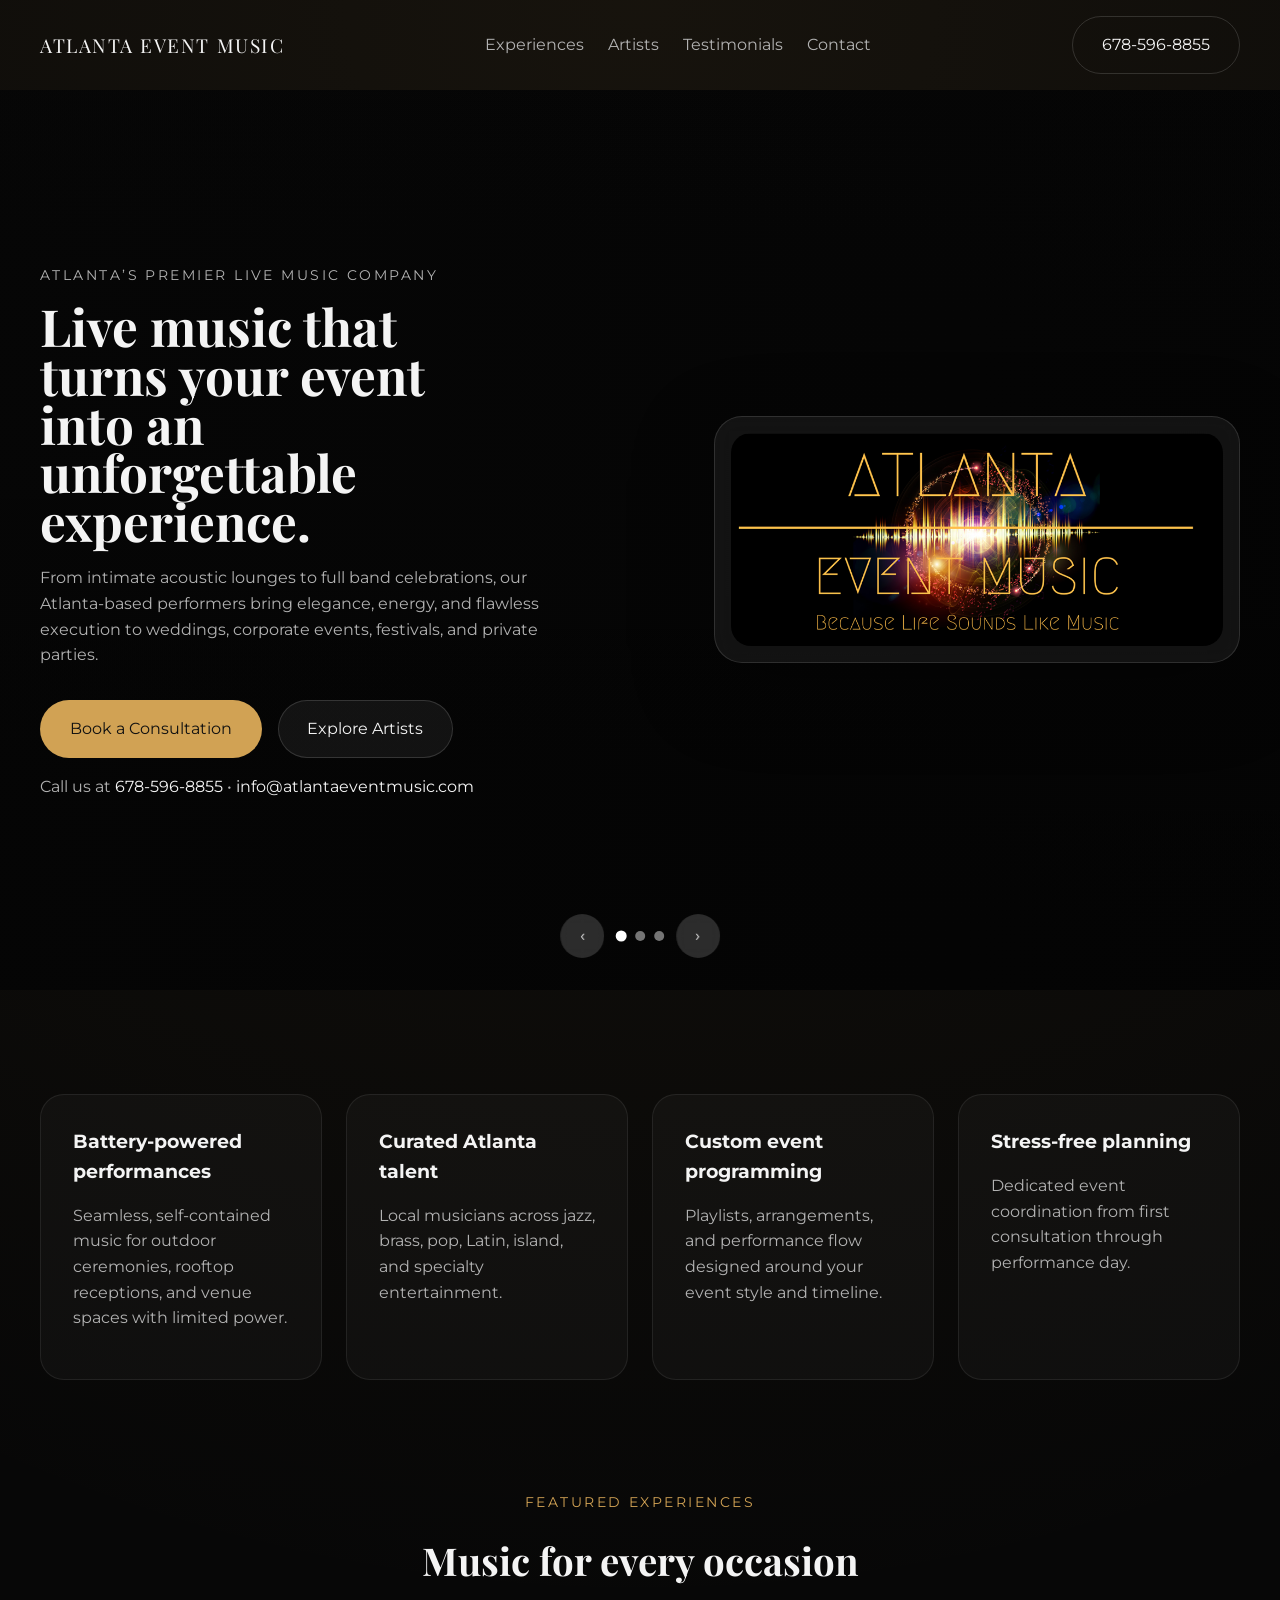
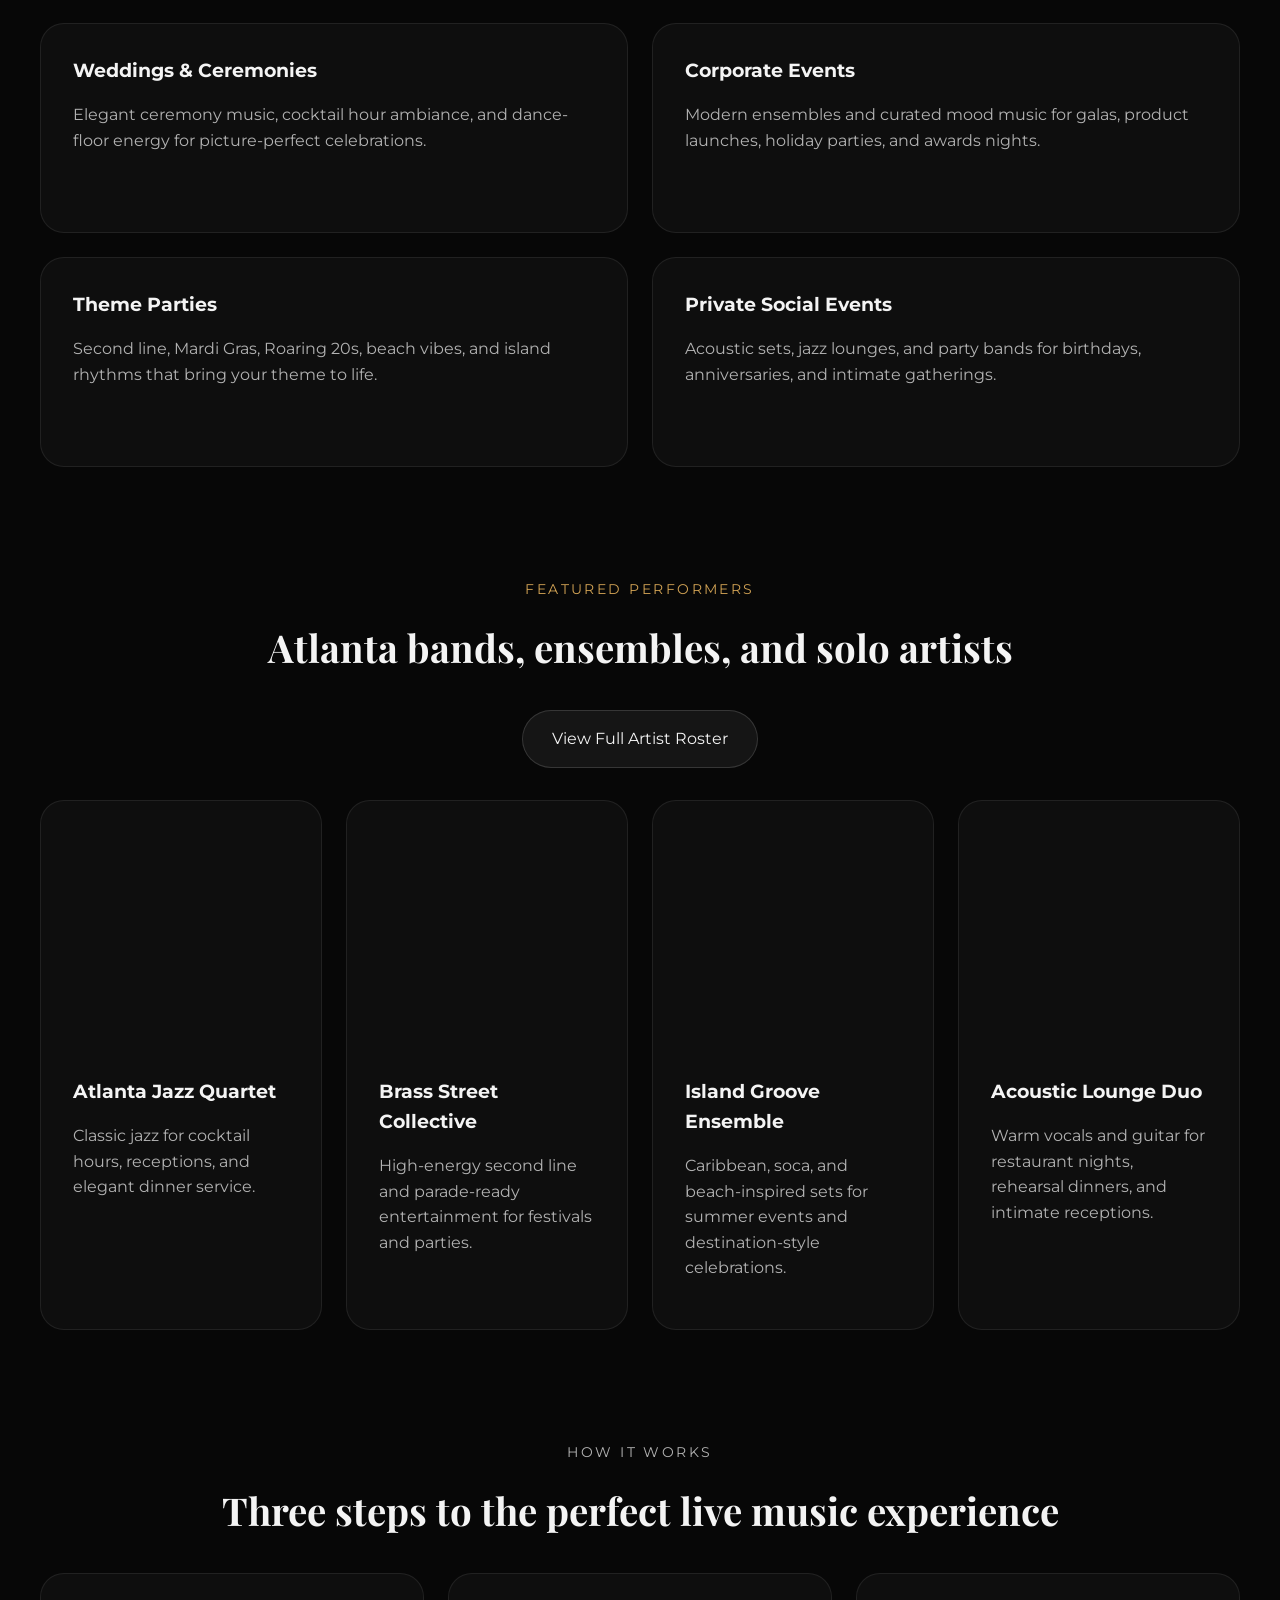
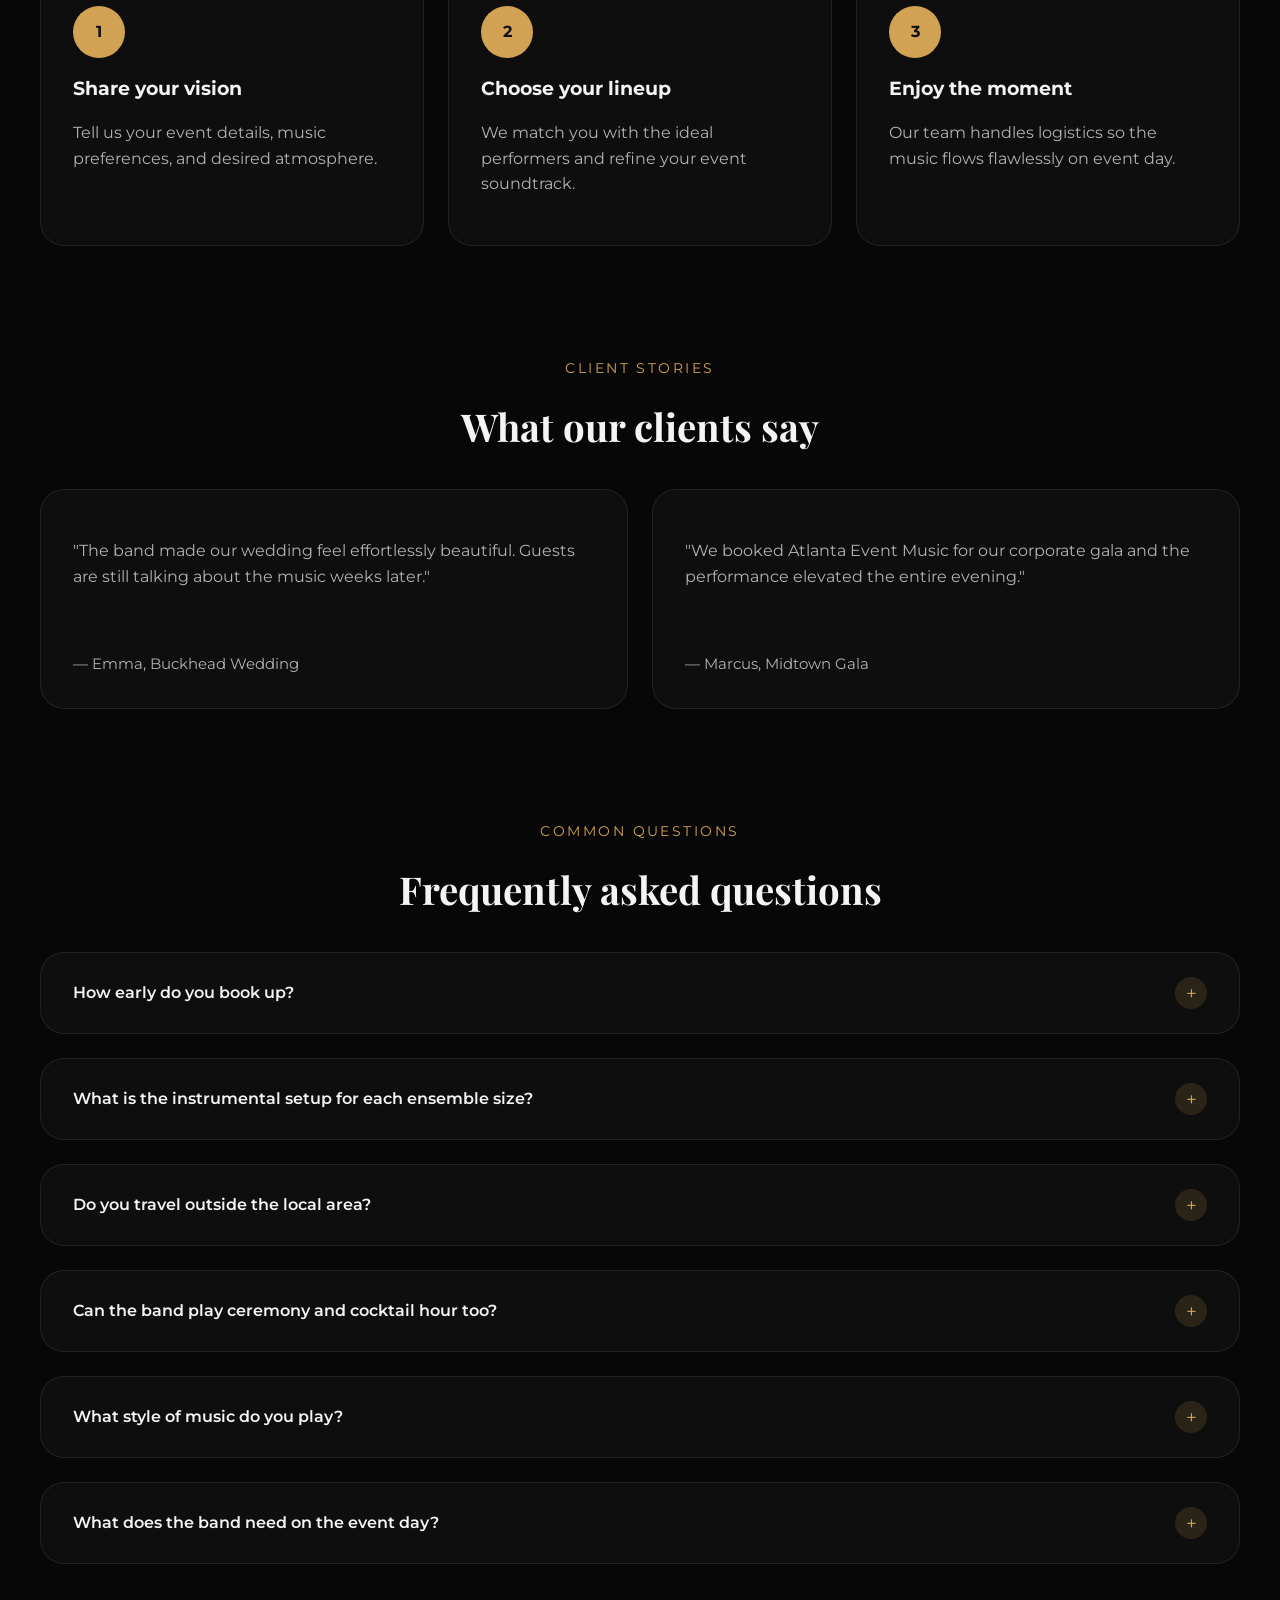
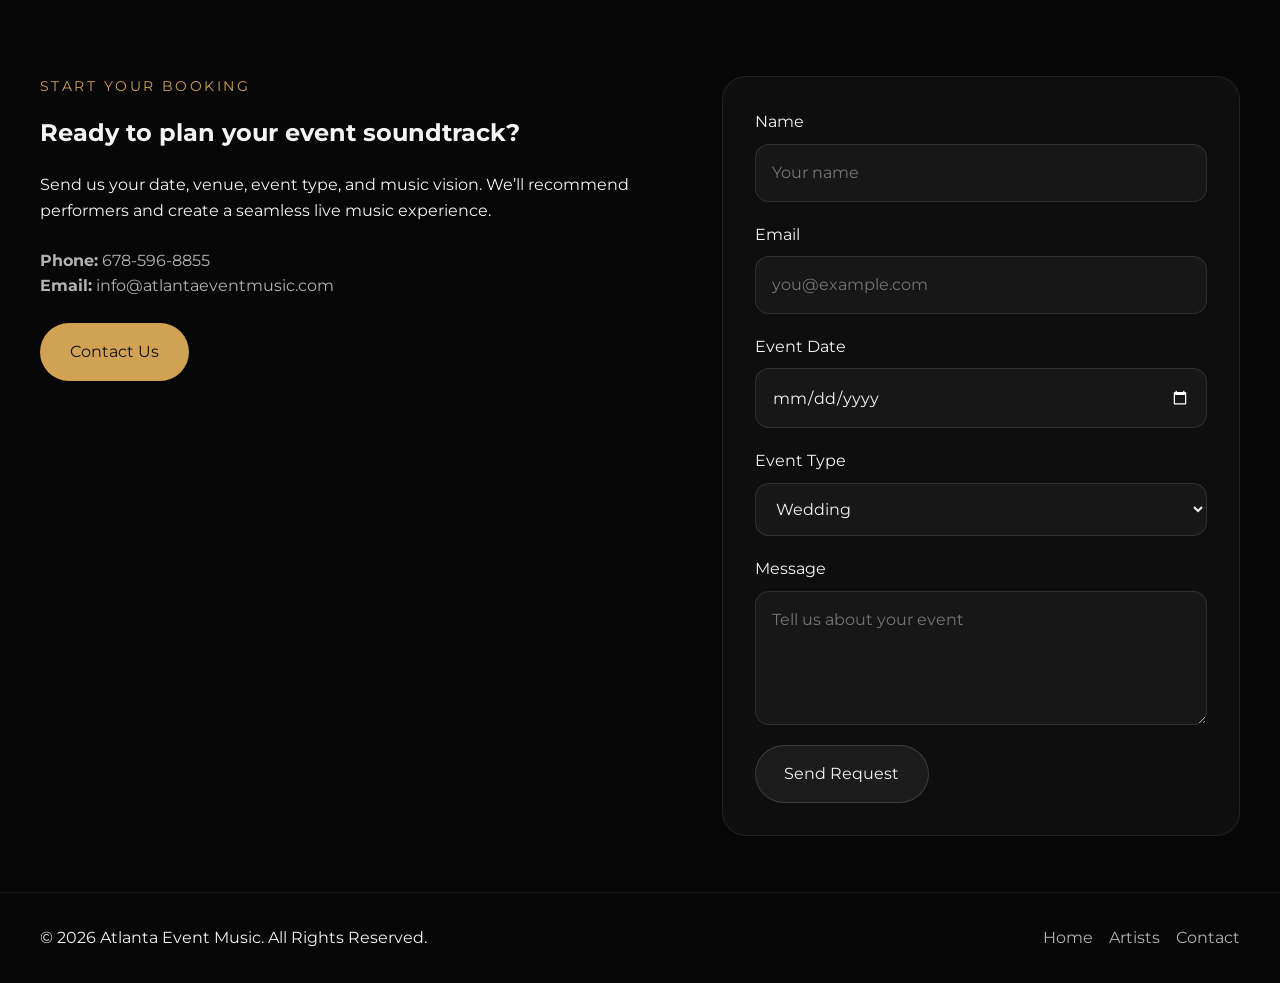
==== index.html @ 0f1f234a "initial commit" ====
<!DOCTYPE html>
<html lang="en">
<head>
  <meta charset="UTF-8" />
  <meta name="viewport" content="width=device-width, initial-scale=1.0" />
  <title>Atlanta Event Music | Live Music for Weddings, Corporate & Social Events</title>
  <link rel="preconnect" href="https://fonts.googleapis.com" />
  <link rel="preconnect" href="https://fonts.gstatic.com" crossorigin />
  <link href="https://fonts.googleapis.com/css2?family=Montserrat:wght@400;500;600;700&family=Playfair+Display:wght@600;700&display=swap" rel="stylesheet" />
  <link rel="stylesheet" href="styles.css" />
</head>
<body>
  <header class="site-header">
    <div class="container header-inner">
      <a href="#hero" class="brand">Atlanta Event Music</a>
      <button class="mobile-menu-toggle" aria-label="Toggle navigation">Menu</button>
      <nav class="site-nav" id="site-nav">
        <a href="#experiences">Experiences</a>
        <a href="artists.html">Artists</a>
        <a href="#testimonials">Testimonials</a>
        <a href="#contact">Contact</a>
      </nav>
      <a href="tel:6785968855" class="button button-outline">678-596-8855</a>
    </div>
  </header>

  <main>
    <section id="hero" class="hero-section">
      <div class="hero-carousel" aria-label="Featured event music highlights">
        <div class="hero-slide active" data-slide="0">
          <div class="hero-overlay"></div>
          <div class="container hero-grid">
            <div class="hero-copy">
              <p class="eyebrow">Atlanta’s premier live music company</p>
              <h1>Live music that turns your event into an unforgettable experience.</h1>
              <p>From intimate acoustic lounges to full band celebrations, our Atlanta-based performers bring elegance, energy, and flawless execution to weddings, corporate events, festivals, and private parties.</p>
              <div class="hero-actions">
                <a href="#contact" class="button button-primary">Book a Consultation</a>
                <a href="artists.html" class="button button-secondary">Explore Artists</a>
              </div>
              <p class="hero-contact">Call us at <a href="tel:6785968855">678-596-8855</a> • <a href="mailto:info@atlantaeventmusic.com">info@atlantaeventmusic.com</a></p>
            </div>
            <div class="hero-brand-card">
              <img src="ATL-EVENT-MUSIC-Slider.png" alt="Atlanta Event Music brand image" />
            </div>
          </div>
        </div>
        <div class="hero-slide" data-slide="1">
          <div class="hero-overlay"></div>
          <div class="container hero-grid">
            <div class="hero-copy">
              <p class="eyebrow">Weddings & celebrations</p>
              <h1>Elegant ceremony music and dance-floor energy for every milestone.</h1>
              <p>Bring a polished soundtrack to your ceremony, cocktail hour, and reception with performers tailored to your style and venue.</p>
              <div class="hero-actions">
                <a href="#contact" class="button button-primary">Plan Your Event</a>
                <a href="artists.html" class="button button-secondary">See Performers</a>
              </div>
            </div>
          </div>
        </div>
        <div class="hero-slide" data-slide="2">
          <div class="hero-overlay"></div>
          <div class="container hero-grid">
            <div class="hero-copy">
              <p class="eyebrow">Corporate & social events</p>
              <h1>Elevated entertainment for galas, launches, and modern gatherings.</h1>
              <p>Curated ensembles and specialty acts create atmosphere, sophistication, and a memorable guest experience.</p>
              <div class="hero-actions">
                <a href="#contact" class="button button-primary">Request a Quote</a>
                <a href="artists.html" class="button button-secondary">Browse Artists</a>
              </div>
            </div>
          </div>
        </div>
        <div class="hero-controls" aria-label="Carousel controls">
          <button class="carousel-button prev" aria-label="Previous slide">‹</button>
          <div class="carousel-dots" role="tablist" aria-label="Slide indicators"></div>
          <button class="carousel-button next" aria-label="Next slide">›</button>
        </div>
      </div>
    </section>

    <section class="feature-section">
      <div class="container feature-grid">
        <article>
          <h3>Battery-powered performances</h3>
          <p>Seamless, self-contained music for outdoor ceremonies, rooftop receptions, and venue spaces with limited power.</p>
        </article>
        <article>
          <h3>Curated Atlanta talent</h3>
          <p>Local musicians across jazz, brass, pop, Latin, island, and specialty entertainment.</p>
        </article>
        <article>
          <h3>Custom event programming</h3>
          <p>Playlists, arrangements, and performance flow designed around your event style and timeline.</p>
        </article>
        <article>
          <h3>Stress-free planning</h3>
          <p>Dedicated event coordination from first consultation through performance day.</p>
        </article>
      </div>
    </section>

    <section id="experiences" class="experiences-section">
      <div class="container section-header">
        <p class="eyebrow">Featured experiences</p>
        <h2>Music for every occasion</h2>
      </div>
      <div class="container card-grid">
        <article class="card">
          <h3>Weddings & Ceremonies</h3>
          <p>Elegant ceremony music, cocktail hour ambiance, and dance-floor energy for picture-perfect celebrations.</p>
        </article>
        <article class="card">
          <h3>Corporate Events</h3>
          <p>Modern ensembles and curated mood music for galas, product launches, holiday parties, and awards nights.</p>
        </article>
        <article class="card">
          <h3>Theme Parties</h3>
          <p>Second line, Mardi Gras, Roaring 20s, beach vibes, and island rhythms that bring your theme to life.</p>
        </article>
        <article class="card">
          <h3>Private Social Events</h3>
          <p>Acoustic sets, jazz lounges, and party bands for birthdays, anniversaries, and intimate gatherings.</p>
        </article>
      </div>
    </section>

    <section id="artists" class="artists-section">
      <div class="container section-header">
        <p class="eyebrow">Featured performers</p>
        <h2>Atlanta bands, ensembles, and solo artists</h2>
      </div>
      <div class="container artist-grid">
        <div class="section-header" style="grid-column: 1 / -1; margin-bottom: 0.5rem;">
          <a href="artists.html" class="button button-secondary">View Full Artist Roster</a>
        </div>
        <article class="artist-card">
          <div class="artist-image artist-image-1"></div>
          <h3>Atlanta Jazz Quartet</h3>
          <p>Classic jazz for cocktail hours, receptions, and elegant dinner service.</p>
        </article>
        <article class="artist-card">
          <div class="artist-image artist-image-2"></div>
          <h3>Brass Street Collective</h3>
          <p>High-energy second line and parade-ready entertainment for festivals and parties.</p>
        </article>
        <article class="artist-card">
          <div class="artist-image artist-image-3"></div>
          <h3>Island Groove Ensemble</h3>
          <p>Caribbean, soca, and beach-inspired sets for summer events and destination-style celebrations.</p>
        </article>
        <article class="artist-card">
          <div class="artist-image artist-image-4"></div>
          <h3>Acoustic Lounge Duo</h3>
          <p>Warm vocals and guitar for restaurant nights, rehearsal dinners, and intimate receptions.</p>
        </article>
      </div>
    </section>

    <section class="process-section">
      <div class="container section-header">
        <p class="eyebrow">How it works</p>
        <h2>Three steps to the perfect live music experience</h2>
      </div>
      <div class="container process-grid">
        <article>
          <span class="process-step">1</span>
          <h3>Share your vision</h3>
          <p>Tell us your event details, music preferences, and desired atmosphere.</p>
        </article>
        <article>
          <span class="process-step">2</span>
          <h3>Choose your lineup</h3>
          <p>We match you with the ideal performers and refine your event soundtrack.</p>
        </article>
        <article>
          <span class="process-step">3</span>
          <h3>Enjoy the moment</h3>
          <p>Our team handles logistics so the music flows flawlessly on event day.</p>
        </article>
      </div>
    </section>

    <section id="testimonials" class="testimonials-section">
      <div class="container section-header">
        <p class="eyebrow">Client stories</p>
        <h2>What our clients say</h2>
      </div>
      <div class="container testimonial-grid">
        <article class="testimonial-card">
          <p>"The band made our wedding feel effortlessly beautiful. Guests are still talking about the music weeks later."</p>
          <footer>— Emma, Buckhead Wedding</footer>
        </article>
        <article class="testimonial-card">
          <p>"We booked Atlanta Event Music for our corporate gala and the performance elevated the entire evening."</p>
          <footer>— Marcus, Midtown Gala</footer>
        </article>
      </div>
    </section>

    <section id="faq" class="faq-section">
      <div class="container section-header">
        <p class="eyebrow">Common questions</p>
        <h2>Frequently asked questions</h2>
      </div>
      <div class="container faq-list">
        <article class="faq-item">
          <button class="faq-question" type="button" aria-expanded="false">
            <span>How early do you book up?</span>
            <span class="faq-icon" aria-hidden="true">+</span>
          </button>
          <div class="faq-answer">
            <p>We often begin receiving inquiries 12–18 months ahead of major events, and our calendars fill quickly because we prioritize quality over quantity.</p>
          </div>
        </article>
        <article class="faq-item">
          <button class="faq-question" type="button" aria-expanded="false">
            <span>What is the instrumental setup for each ensemble size?</span>
            <span class="faq-icon" aria-hidden="true">+</span>
          </button>
          <div class="faq-answer">
            <p>Each group includes a rhythm section of guitar, bass, drums, and keyboards, along with featured vocalists. As the group grows, horns and additional performers can be added to match the event style.</p>
          </div>
        </article>
        <article class="faq-item">
          <button class="faq-question" type="button" aria-expanded="false">
            <span>Do you travel outside the local area?</span>
            <span class="faq-icon" aria-hidden="true">+</span>
          </button>
          <div class="faq-answer">
            <p>Yes. We are based in Atlanta and regularly travel for destination weddings, corporate events, and private celebrations across the region and beyond.</p>
          </div>
        </article>
        <article class="faq-item">
          <button class="faq-question" type="button" aria-expanded="false">
            <span>Can the band play ceremony and cocktail hour too?</span>
            <span class="faq-icon" aria-hidden="true">+</span>
          </button>
          <div class="faq-answer">
            <p>Absolutely. We can provide ceremony music, cocktail hour sets, dinner entertainment, and reception performances tailored to your timeline.</p>
          </div>
        </article>
        <article class="faq-item">
          <button class="faq-question" type="button" aria-expanded="false">
            <span>What style of music do you play?</span>
            <span class="faq-icon" aria-hidden="true">+</span>
          </button>
          <div class="faq-answer">
            <p>We cover a wide range of styles, from pop and jazz to Motown, classic rock, R&B, disco, country, and contemporary hits that keep guests engaged.</p>
          </div>
        </article>
        <article class="faq-item">
          <button class="faq-question" type="button" aria-expanded="false">
            <span>What does the band need on the event day?</span>
            <span class="faq-icon" aria-hidden="true">+</span>
          </button>
          <div class="faq-answer">
            <p>We typically coordinate setup requirements with the venue, but it is helpful to have parking access and a meal plan arranged for the performers and production crew.</p>
          </div>
        </article>
      </div>
    </section>

    <section id="contact" class="contact-section">
      <div class="container contact-grid">
        <div>
          <p class="eyebrow">Start your booking</p>
          <h2>Ready to plan your event soundtrack?</h2>
          <p>Send us your date, venue, event type, and music vision. We’ll recommend performers and create a seamless live music experience.</p>
          <p class="contact-details"><strong>Phone:</strong> <a href="tel:6785968855">678-596-8855</a><br /><strong>Email:</strong> <a href="mailto:info@atlantaeventmusic.com">info@atlantaeventmusic.com</a></p>
          <a href="mailto:info@atlantaeventmusic.com" class="button button-primary">Contact Us</a>
        </div>
        <form class="contact-form">
          <label>
            Name
            <input type="text" placeholder="Your name" />
          </label>
          <label>
            Email
            <input type="email" placeholder="you@example.com" />
          </label>
          <label>
            Event Date
            <input type="date" />
          </label>
          <label>
            Event Type
            <select>
              <option>Wedding</option>
              <option>Corporate</option>
              <option>Private Party</option>
              <option>Festival / Community Event</option>
            </select>
          </label>
          <label>
            Message
            <textarea rows="4" placeholder="Tell us about your event"></textarea>
          </label>
          <button type="submit" class="button button-secondary">Send Request</button>
        </form>
      </div>
    </section>
  </main>

  <footer class="site-footer">
    <div class="container footer-inner">
      <p>© 2026 Atlanta Event Music. All Rights Reserved.</p>
      <div class="footer-links">
        <a href="#hero">Home</a>
        <a href="artists.html">Artists</a>
        <a href="#contact">Contact</a>
      </div>
    </div>
  </footer>
  <script src="script.js"></script>
</body>
</html>
---- styles.css ----
:root {
  color-scheme: dark;
  font-family: 'Montserrat', sans-serif;
  font-size: 16px;
  line-height: 1.6;
  color: #f4f4f4;
  background: #070707;
  --bg: #070707;
  --surface: #111111;
  --surface-soft: #1a1a1a;
  --text: #f4f4f4;
  --muted: #b2b2b2;
  --accent: #d1a254;
  --accent-soft: rgba(209, 162, 84, 0.14);
  --border: rgba(255, 255, 255, 0.08);
}

* {
  box-sizing: border-box;
}

body {
  margin: 0;
  background: radial-gradient(circle at top, rgba(209, 162, 84, 0.08), transparent 28%), var(--bg);
}

img {
  max-width: 100%;
  display: block;
}

a {
  color: inherit;
  text-decoration: none;
}

button,
input,
select,
textarea {
  font: inherit;
}

.container {
  width: min(1200px, calc(100% - 2rem));
  margin: 0 auto;
}

.site-header,
.site-footer {
  padding: 1rem 0;
}

.header-inner,
.footer-inner {
  display: flex;
  align-items: center;
  justify-content: space-between;
  gap: 1rem;
}

.brand {
  font-family: 'Playfair Display', serif;
  font-size: 1.2rem;
  letter-spacing: 0.08em;
  text-transform: uppercase;
}

.site-nav {
  display: flex;
  flex-wrap: wrap;
  gap: 1.5rem;
  color: var(--muted);
}

.mobile-menu-toggle {
  display: none;
  background: transparent;
  border: 1px solid rgba(255, 255, 255, 0.14);
  color: var(--text);
  padding: 0.8rem 1rem;
  border-radius: 999px;
  cursor: pointer;
}

.site-nav a:hover {
  color: var(--text);
}

.hero-section {
  padding: 0 0 3rem;
}

.hero-carousel {
  position: relative;
  min-height: 100vh;
  overflow: hidden;
  background: #050505;
}

.hero-slide {
  position: absolute;
  inset: 0;
  opacity: 0;
  transform: scale(1.02);
  transition: opacity 0.8s ease, transform 0.8s ease;
  display: flex;
  align-items: center;
  background-size: cover;
  background-position: center;
}

.hero-slide.active {
  opacity: 1;
  transform: scale(1);
}

.hero-slide[data-slide="0"] {
  background-image: linear-gradient(90deg, rgba(7,7,7,0.95), rgba(7,7,7,0.35)), url('https://images.unsplash.com/photo-1464375117522-1311b7d17f54?auto=format&fit=crop&w=1400&q=80');
}

.hero-slide[data-slide="1"] {
  background-image: linear-gradient(90deg, rgba(7,7,7,0.95), rgba(7,7,7,0.35)), url('https://images.unsplash.com/photo-1519225421980-715cb0215aed?auto=format&fit=crop&w=1400&q=80');
}

.hero-slide[data-slide="2"] {
  background-image: linear-gradient(90deg, rgba(7,7,7,0.95), rgba(7,7,7,0.35)), url('https://images.unsplash.com/photo-1493225457124-a3eb161ffa5f?auto=format&fit=crop&w=1400&q=80');
}

.hero-overlay {
  position: absolute;
  inset: 0;
  background: linear-gradient(180deg, rgba(0,0,0,0.1), rgba(0,0,0,0.35));
}

.hero-grid {
  position: relative;
  z-index: 1;
  display: grid;
  gap: 2rem;
  grid-template-columns: 1.1fr 0.9fr;
  align-items: center;
  min-height: 100vh;
  padding-top: 6rem;
  padding-bottom: 6rem;
}

.hero-brand-card {
  position: relative;
  display: flex;
  justify-content: center;
  align-items: center;
  padding: 1rem;
  border-radius: 28px;
  background: rgba(255, 255, 255, 0.06);
  border: 1px solid rgba(255, 255, 255, 0.12);
  box-shadow: 0 24px 80px rgba(0, 0, 0, 0.35);
  backdrop-filter: blur(12px);
}

.hero-brand-card img {
  width: 100%;
  max-width: 520px;
  border-radius: 20px;
  object-fit: cover;
}

.eyebrow {
  margin: 0 0 1rem;
  color: var(--accent);
  letter-spacing: 0.18em;
  text-transform: uppercase;
  font-size: 0.85rem;
}

.hero-copy h1 {
  margin: 0 0 1.25rem;
  font-family: 'Playfair Display', serif;
  font-size: clamp(3rem, 4vw, 4.4rem);
  line-height: 0.95;
  max-width: 12ch;
}

.hero-copy {
  max-width: 660px;
}

.hero-copy p {
  color: var(--muted);
  max-width: 50ch;
}

.hero-actions {
  display: flex;
  flex-wrap: wrap;
  gap: 1rem;
  margin: 2rem 0 1rem;
}

.hero-contact {
  color: var(--muted);
}

.hero-contact a {
  color: var(--text);
}

.hero-controls {
  position: absolute;
  z-index: 2;
  left: 50%;
  transform: translateX(-50%);
  bottom: 2rem;
  display: flex;
  align-items: center;
  gap: 0.75rem;
}

.carousel-button {
  width: 44px;
  height: 44px;
  border: 0;
  border-radius: 50%;
  background: rgba(255, 255, 255, 0.16);
  color: white;
  cursor: pointer;
  backdrop-filter: blur(8px);
}

.carousel-dots {
  display: flex;
  gap: 0.55rem;
}

.carousel-dot {
  width: 10px;
  height: 10px;
  border-radius: 50%;
  background: rgba(255, 255, 255, 0.45);
  border: 0;
  padding: 0;
  cursor: pointer;
}

.carousel-dot.active {
  background: white;
  transform: scale(1.1);
}

.feature-section,
.experiences-section,
.artists-section,
.process-section,
.testimonials-section,
.faq-section,
.contact-section {
  padding: 3.5rem 0;
}

.feature-grid,
.card-grid,
.artist-grid,
.process-grid,
.testimonial-grid,
.faq-list,
.contact-grid {
  display: grid;
  gap: 1.5rem;
}

.feature-grid {
  grid-template-columns: repeat(4, minmax(0, 1fr));
}

.feature-grid article,
.card,
.artist-card,
.testimonial-card,
.process-section article,
.contact-form,
.faq-item {
  background: rgba(255, 255, 255, 0.03);
  border: 1px solid var(--border);
  border-radius: 24px;
  padding: 2rem;
}

.faq-item {
  padding: 0;
  overflow: hidden;
}

.faq-question {
  width: 100%;
  display: flex;
  align-items: center;
  justify-content: space-between;
  gap: 1rem;
  background: transparent;
  border: 0;
  color: var(--text);
  padding: 1.5rem 2rem;
  text-align: left;
  cursor: pointer;
}

.faq-question span:first-child {
  font-weight: 600;
}

.faq-icon {
  display: inline-grid;
  place-items: center;
  width: 2rem;
  height: 2rem;
  border-radius: 999px;
  background: var(--accent-soft);
  color: var(--accent);
  font-size: 1.2rem;
  transition: transform 0.2s ease;
}

.faq-answer {
  max-height: 0;
  overflow: hidden;
  transition: max-height 0.25s ease, padding 0.25s ease;
  padding: 0 2rem;
}

.faq-answer p {
  margin: 0 0 1.5rem;
  color: var(--muted);
}

.faq-item.active .faq-answer {
  max-height: 220px;
  padding: 0 2rem 1.5rem;
}

.faq-item.active .faq-icon {
  transform: rotate(45deg);
}

.feature-grid article h3,
.card h3,
.artist-card h3,
.process-section h3,
.testimonial-card footer {
  margin: 0;
}

.feature-grid article p,
.card p,
.artist-card p,
.testimonial-card p,
.process-section p {
  color: var(--muted);
}

.section-header {
  text-align: center;
  margin-bottom: 2rem;
}

.section-header h2 {
  margin: 0.5rem 0 0;
  font-family: 'Playfair Display', serif;
  font-size: clamp(2rem, 3vw, 2.8rem);
}

.card-grid {
  grid-template-columns: repeat(2, minmax(0, 1fr));
}

.card {
  min-height: 210px;
}

.artist-grid {
  grid-template-columns: repeat(4, minmax(0, 1fr));
}

.artist-card {
  position: relative;
  overflow: hidden;
  min-height: 320px;
}

.artist-image {
  min-height: 220px;
  border-radius: 20px;
  background-size: cover;
  background-position: center;
  margin-bottom: 1.5rem;
}

.artist-image-1 {
  background-image: url('https://images.unsplash.com/photo-1485579149621-3123dd979885?auto=format&fit=crop&w=800&q=80');
}

.artist-image-2 {
  background-image: url('https://images.unsplash.com/photo-1497032628192-86f99bcd76bc?auto=format&fit=crop&w=800&q=80');
}

.artist-image-3 {
  background-image: url('https://images.unsplash.com/photo-1500530855697-b586d89ba3ee?auto=format&fit=crop&w=800&q=80');
}

.artist-image-4 {
  background-image: url('https://images.unsplash.com/photo-1511376777868-611b54f68947?auto=format&fit=crop&w=800&q=80');
}

.artist-card h3,
.card h3,
.process-section h3 {
  margin: 0 0 0.75rem;
}

.process-grid {
  grid-template-columns: repeat(3, minmax(0, 1fr));
}

.process-step {
  display: inline-flex;
  align-items: center;
  justify-content: center;
  width: 52px;
  height: 52px;
  border-radius: 50%;
  background: var(--accent);
  color: #111;
  font-weight: 700;
  margin-bottom: 1rem;
}

.testimonial-grid {
  grid-template-columns: repeat(2, minmax(0, 1fr));
}

.testimonial-card {
  min-height: 220px;
  display: flex;
  flex-direction: column;
  justify-content: space-between;
}

.testimonial-card footer {
  margin-top: 1.5rem;
  color: var(--muted);
  font-size: 0.95rem;
}

.contact-grid {
  grid-template-columns: 1.1fr 0.9fr;
  gap: 3rem;
}

.contact-grid h2 {
  margin-top: 0;
}

.contact-details {
  color: var(--muted);
  margin: 1.5rem 0;
}

.contact-form label {
  display: grid;
  gap: 0.55rem;
  margin-bottom: 1.25rem;
  color: var(--text);
}

.contact-form input,
.contact-form select,
.contact-form textarea {
  width: 100%;
  padding: 0.95rem 1rem;
  border: 1px solid rgba(255, 255, 255, 0.1);
  border-radius: 14px;
  background: rgba(255, 255, 255, 0.04);
  color: var(--text);
}

.contact-form textarea {
  resize: vertical;
}

.button {
  display: inline-flex;
  align-items: center;
  justify-content: center;
  border-radius: 999px;
  padding: 0.95rem 1.8rem;
  border: 1px solid transparent;
  cursor: pointer;
  transition: transform 0.2s ease, background 0.2s ease, border-color 0.2s ease;
}

.button:hover {
  transform: translateY(-1px);
}

.button-primary {
  background: var(--accent);
  color: #111;
}

.button-secondary {
  background: rgba(255, 255, 255, 0.06);
  color: var(--text);
  border-color: rgba(255, 255, 255, 0.14);
}

.button-outline {
  background: transparent;
  border-color: rgba(255, 255, 255, 0.14);
  color: var(--text);
}

.site-footer {
  border-top: 1px solid rgba(255, 255, 255, 0.08);
}

.footer-links {
  display: flex;
  gap: 1rem;
  flex-wrap: wrap;
  color: var(--muted);
}

.footer-links a:hover {
  color: var(--text);
}

.site-nav.nav-open {
  display: flex;
  flex-direction: column;
  align-items: flex-start;
  width: 100%;
  gap: 1.25rem;
  margin-top: 1rem;
  padding: 1rem 1.25rem;
  border: 1px solid rgba(255, 255, 255, 0.08);
  border-radius: 20px;
  background: rgba(17, 17, 17, 0.98);
}

@media (max-width: 1024px) {
  .hero-grid,
  .contact-grid,
  .artist-grid,
  .card-grid,
  .process-grid,
  .testimonial-grid,
  .feature-grid {
    grid-template-columns: 1fr;
  }

  .site-header,
  .footer-inner {
    flex-direction: column;
    align-items: flex-start;
  }
}

.artist-list-section {
  padding: 3.5rem 0;
}

.artist-list-grid {
  display: grid;
  gap: 2rem;
  grid-template-columns: repeat(2, minmax(0, 1fr));
}

.artist-list-card {
  display: grid;
  grid-template-columns: 320px 1fr;
  gap: 1.5rem;
  align-items: center;
}

.artist-list-image {
  min-height: 260px;
  border-radius: 24px;
  background-size: cover;
  background-position: center;
  background-color: rgba(255, 255, 255, 0.05);
}

.artist-list-card h2 {
  margin-top: 0;
}

.artist-hero-section {
  padding: 4rem 0 1rem;
}

@media (max-width: 1024px) {
  .artist-list-grid {
    grid-template-columns: 1fr;
  }
}

@media (max-width: 900px) {
  .artist-list-card {
    grid-template-columns: 1fr;
  }
}

@media (max-width: 700px) {
  .hero-section {
    padding-top: 0;
  }

  .hero-carousel {
    min-height: 92vh;
  }

  .hero-grid {
    grid-template-columns: 1fr;
    align-items: end;
    padding-top: 5rem;
    padding-bottom: 5rem;
  }

  .hero-brand-card {
    order: -1;
    margin-bottom: 1rem;
  }

  .hero-copy h1 {
    font-size: 2.6rem;
  }

  .hero-actions {
    flex-direction: column;
    align-items: stretch;
  }

  .hero-controls {
    bottom: 1rem;
    width: calc(100% - 2rem);
    justify-content: center;
  }

  .mobile-menu-toggle {
    display: block;
  }

  .site-nav {
    display: none;
  }

  .artist-list-card {
    padding: 1.5rem 1rem;
  }
}
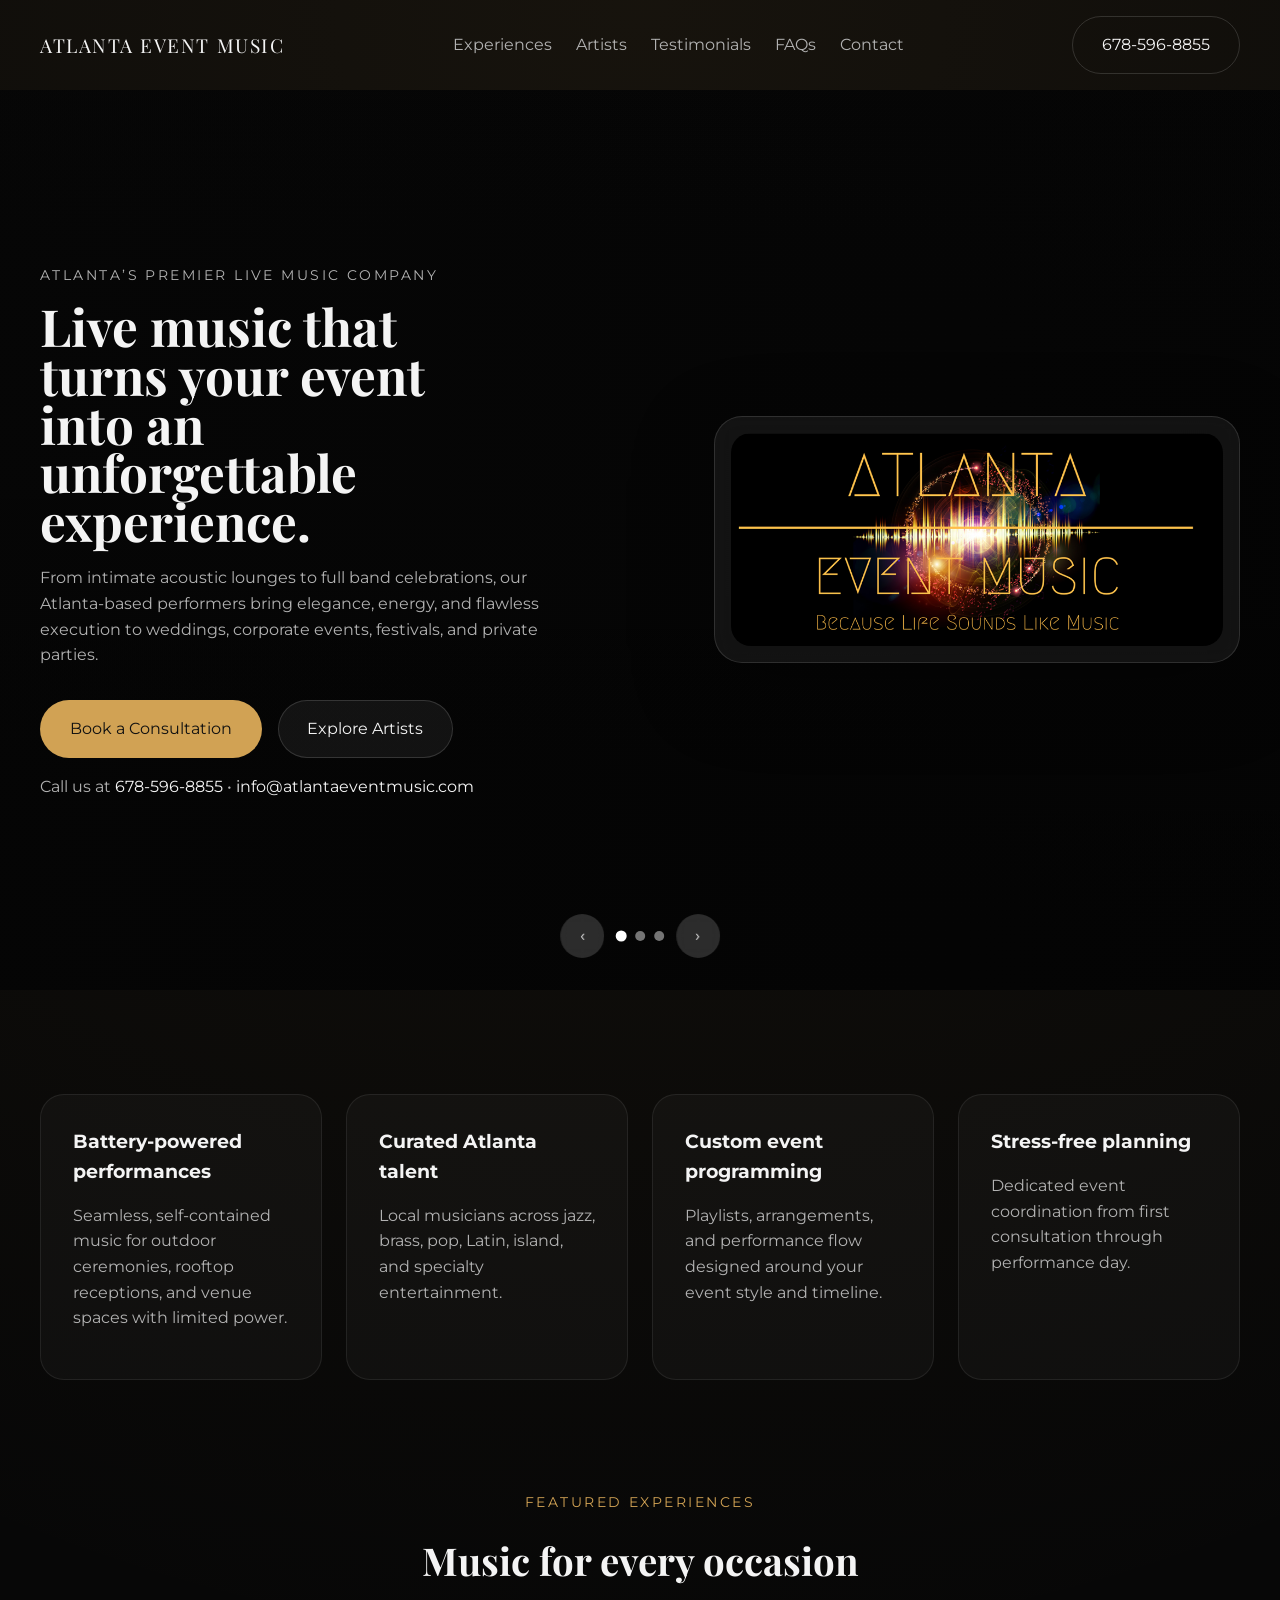
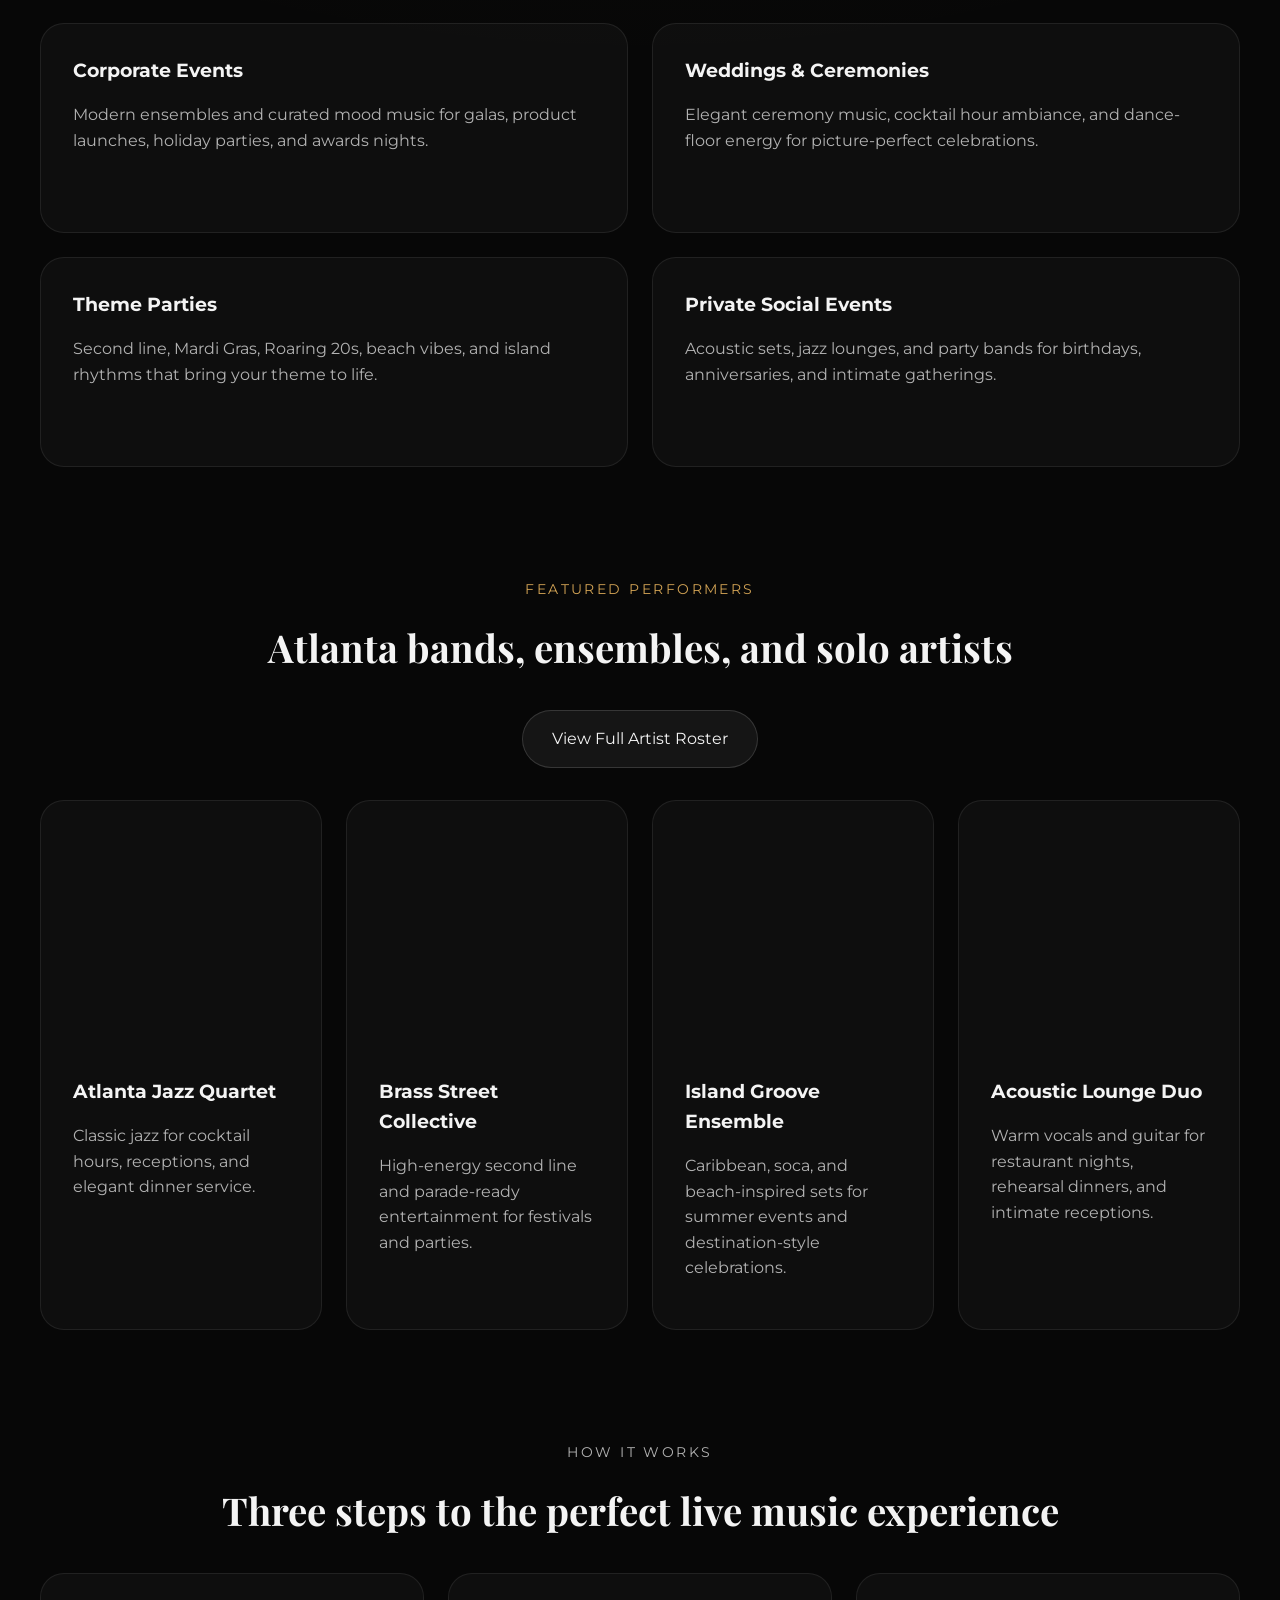
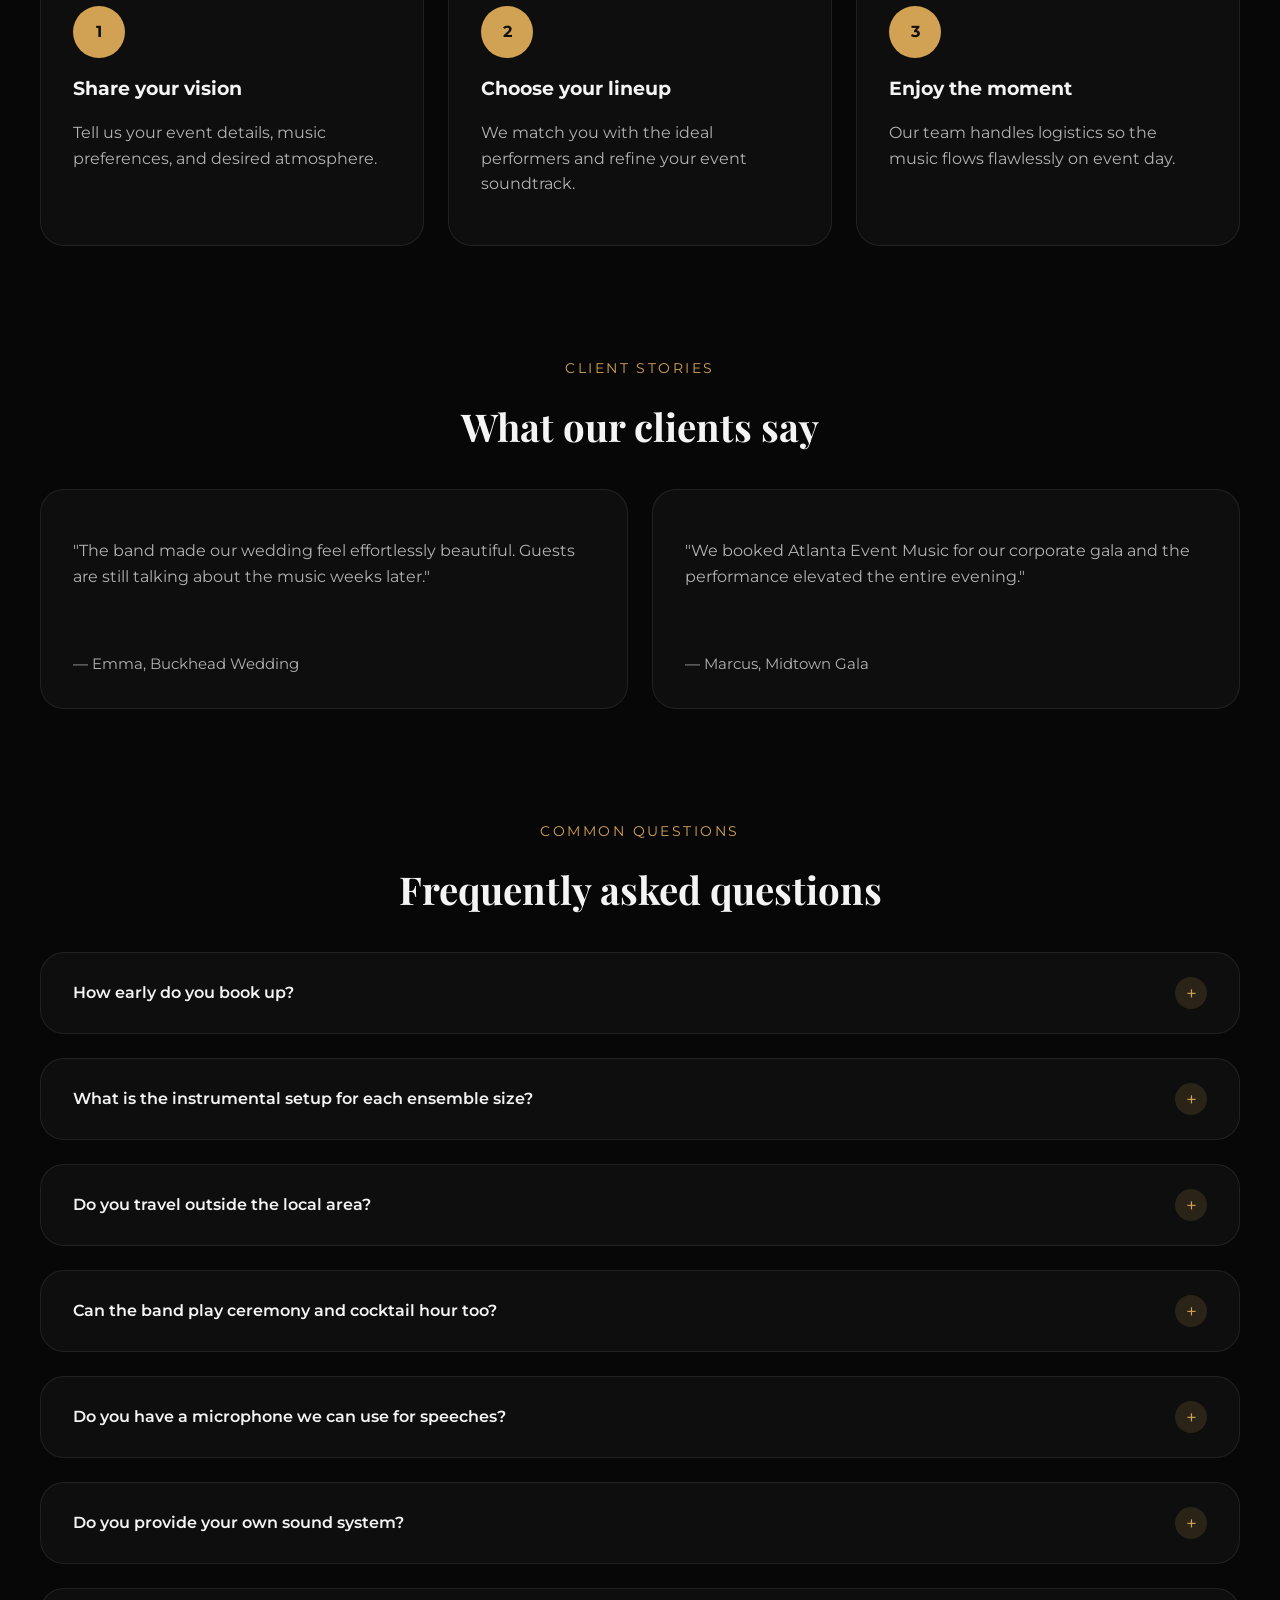
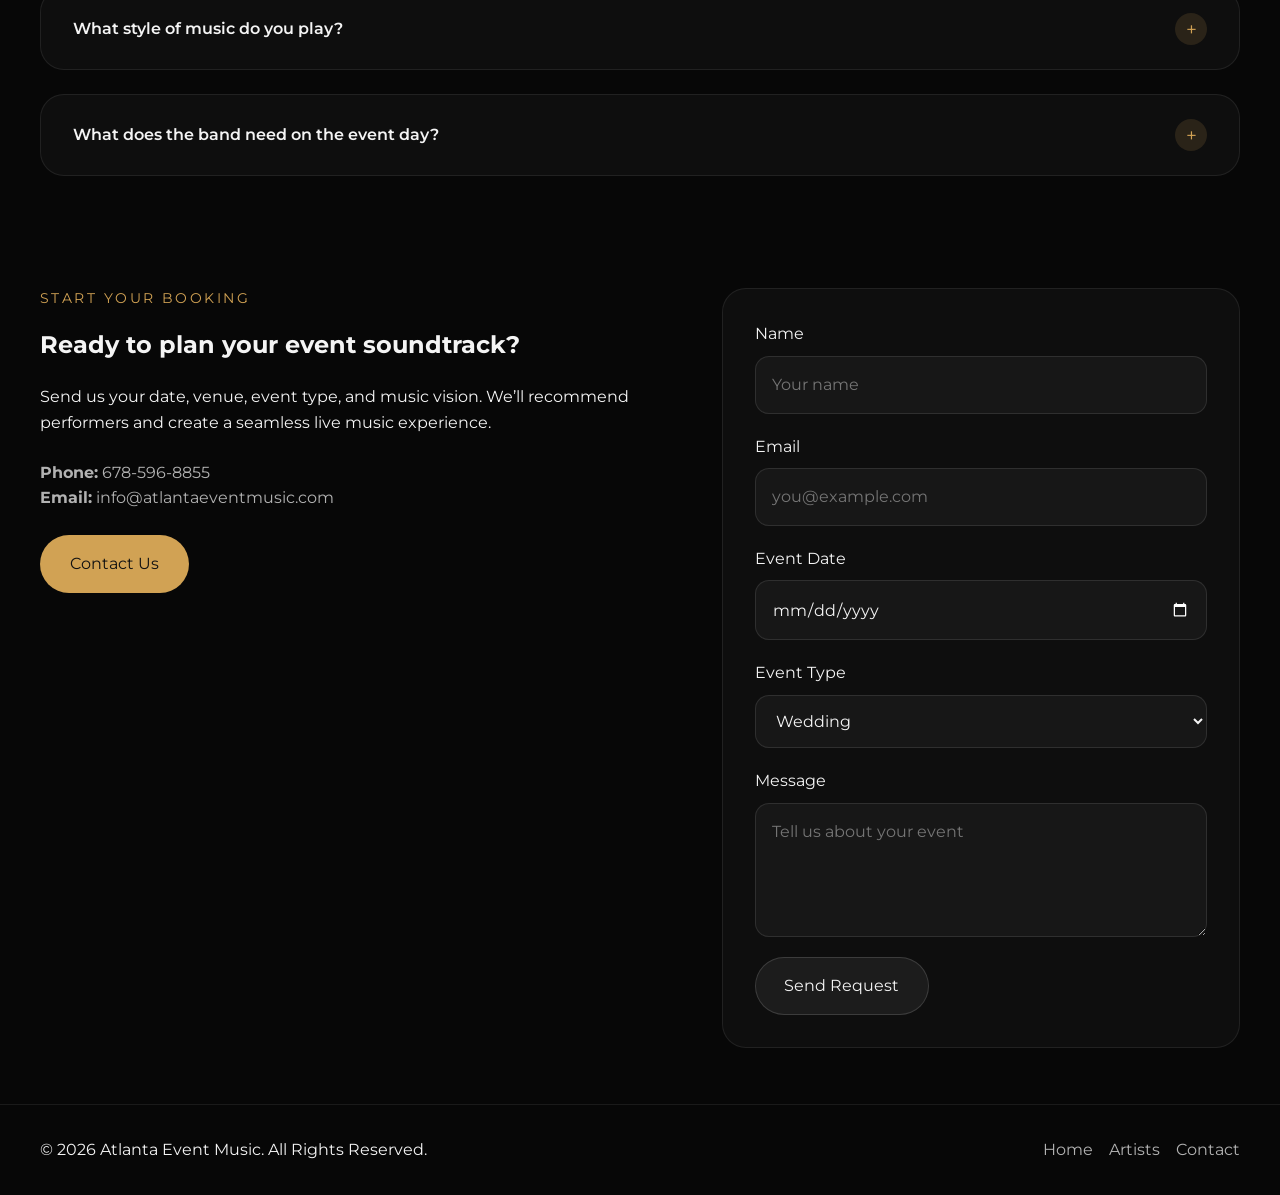
==== commit e639658c: "Updated FAQ and miscellaneous" ====
--- a/index.html
+++ b/index.html
@@ -18,6 +18,7 @@
         <a href="#experiences">Experiences</a>
         <a href="artists.html">Artists</a>
         <a href="#testimonials">Testimonials</a>
+        <a href="#faq">FAQs</a>
         <a href="#contact">Contact</a>
       </nav>
       <a href="tel:6785968855" class="button button-outline">678-596-8855</a>
@@ -109,12 +110,12 @@
       </div>
       <div class="container card-grid">
         <article class="card">
+          <h3>Corporate Events</h3>
+          <p>Modern ensembles and curated mood music for galas, product launches, holiday parties, and awards nights.</p>
+        </article>
+        <article class="card">
           <h3>Weddings & Ceremonies</h3>
           <p>Elegant ceremony music, cocktail hour ambiance, and dance-floor energy for picture-perfect celebrations.</p>
-        </article>
-        <article class="card">
-          <h3>Corporate Events</h3>
-          <p>Modern ensembles and curated mood music for galas, product launches, holiday parties, and awards nights.</p>
         </article>
         <article class="card">
           <h3>Theme Parties</h3>
@@ -240,6 +241,24 @@
           </button>
           <div class="faq-answer">
             <p>Absolutely. We can provide ceremony music, cocktail hour sets, dinner entertainment, and reception performances tailored to your timeline.</p>
+          </div>
+        </article>
+        <article class="faq-item">
+          <button class="faq-question" type="button" aria-expanded="false">
+            <span>Do you have a microphone we can use for speeches?</span>
+            <span class="faq-icon" aria-hidden="true">+</span>
+          </button>
+          <div class="faq-answer">
+            <p>Absolutely. We provide a microphone for speeches and toasts.</p>
+          </div>
+        </article>
+                        <article class="faq-item">
+          <button class="faq-question" type="button" aria-expanded="false">
+            <span>Do you provide your own sound system?</span>
+            <span class="faq-icon" aria-hidden="true">+</span>
+          </button>
+          <div class="faq-answer">
+            <p>Absolutely. we have full sound systems for all our performances. We can also perform using silent battery generators for your outside events or any other occasion where power is limited. </p>
           </div>
         </article>
         <article class="faq-item">
